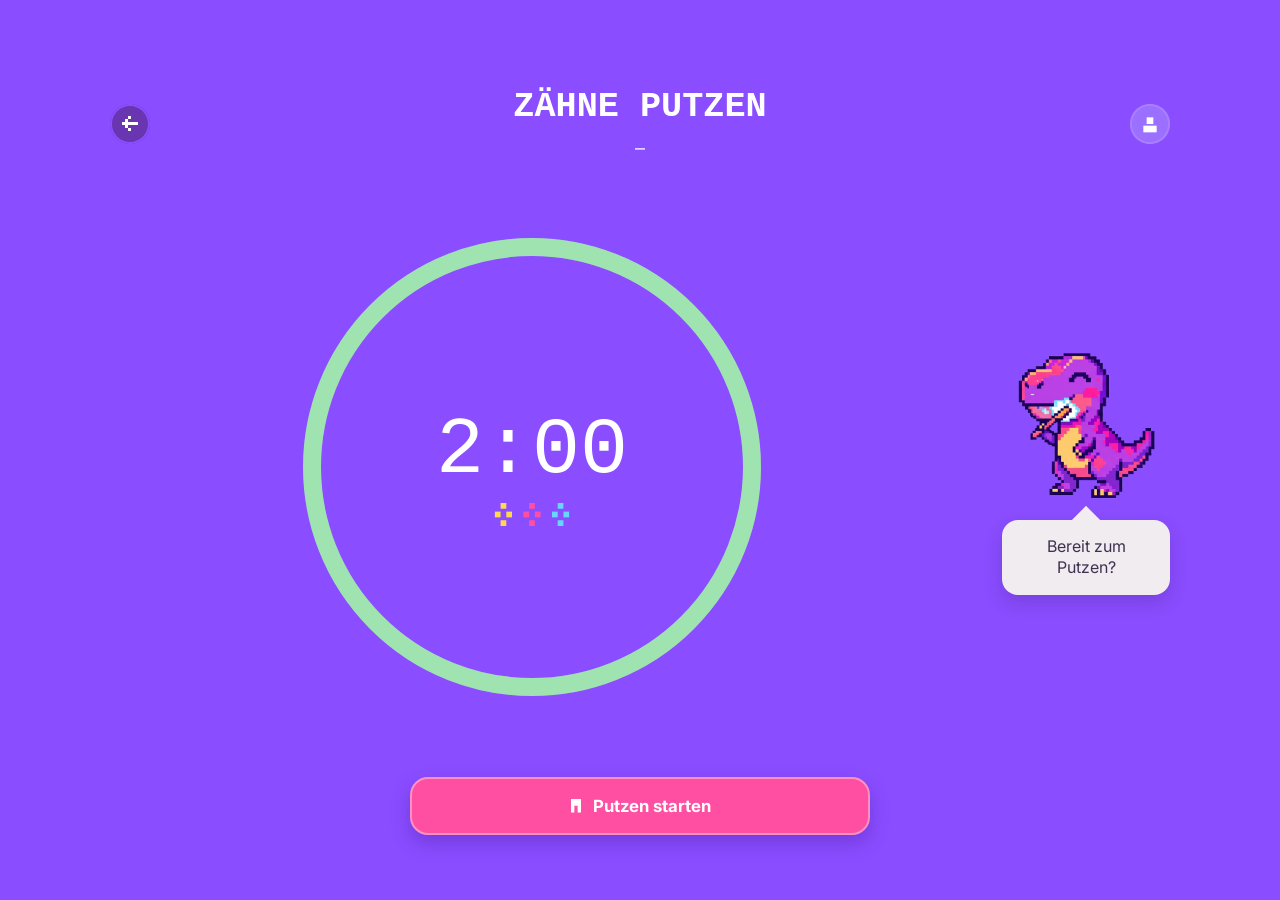
==== index.html @ b0f12b4f "reorder changes update html.index" ====
<!DOCTYPE html>
<html lang="de">
  <head>
    <meta charset="UTF-8" />
    <meta name="viewport" content="width=device-width, initial-scale=1.0" />
    <title>Zähne putzen</title>
    <link rel="preconnect" href="https://fonts.googleapis.com" />
    <link rel="preconnect" href="https://fonts.gstatic.com" crossorigin />
    <link href="https://fonts.googleapis.com/css2?family=Cousine:ital,wght@0,400;0,700;1,400;1,700&family=Inter:ital,opsz,wght@0,14..32,100..900;1,14..32,100..900&display=swap" rel="stylesheet" />
    <link rel="stylesheet" href="css/style.css" />
  </head>
  <body>
    <main class="page-wrapper page-wrapper-brushing">
      <section class="login-wrapper brushing-wrapper">

        <header class="brushing-header-wrapper">
          <button onclick="history.back()" class="back-button" aria-label="Zurück">
            <img src="img/back_button.svg" alt="Zurück" />
          </button>
          <div class="brushing-title-wrapper">
            <h1 class="title-wrapper">ZÄHNE PUTZEN</h1>
            <p class="brushing-name" id="activeProfileName">–</p>
          </div>
          <a href="protected.html" class="circle-button-icon" aria-label="Profil">
            <img src="img/profile_button.svg" alt="" />
          </a>
        </header>

        <div class="brushing-stage-wrapper">

          <!-- Timer -->
          <section class="timer-wrapper" aria-label="Timer">
            <div class="ring-timer">
              <svg class="ring-svg" viewBox="0 0 500 500">
                <circle class="ring-track"    cx="250" cy="250" r="220"/>
                <circle class="ring-progress" id="ring-progress" cx="250" cy="250" r="220"/>
              </svg>
              <div class="ring-center">
                <p class="ring-time" id="ring-time">2:00</p>
                <div class="intro-dots-wrapper" aria-hidden="true">
                  <img src="img/coloured_rectangles.svg" alt="" class="intro-dots" />
                </div>
              </div>
            </div>
          </section>

          <!-- Charakter -->
          <div class="brushing-character-wrapper">
            <div class="intro-image-wrapper brushing-image-wrapper">
              <img src="img/eddy.png" alt="Eddy beim Zähneputzen" class="intro-image brushing-image" loading="lazy" />
            </div>
            <section class="speech-bubble-wrapper">
              <p class="speech-bubble-text" id="speech-text">Bereit zum Putzen?</p>
            </section>
          </div>

        </div>

        <!-- Aktionsbuttons -->
        <div class="intro-actions-wrapper brushing-actions-wrapper">

          <div class="button-wrapper" id="btn-start-wrapper">
            <button type="button" class="intro-button intro-button-primary" onclick="startBrushing()">
              <img src="img/zahn_white.svg" alt="" class="button-icon-image" />
              <span>Putzen starten</span>
            </button>
          </div>

          <div style="display:none; justify-content:center;" id="badge-row">
            <span class="sensor-badge waiting" id="sensor-badge">
              <span class="sensor-dot"></span>
              <span id="sensor-label">Warte auf Sensor…</span>
            </span>
          </div>

          <div class="button-wrapper" id="btn-cancel-wrapper" style="display: none">
            <button type="button" class="intro-button intro-button-secondary" onclick="openModal()">
              <img src="img/dot_yellow.svg" alt="" class="button-icon-image" />
              <span>Abbrechen</span>
            </button>
          </div>

        </div>
      </section>
    </main>

    <!-- Modal -->
    <div id="cancel-modal">
      <div class="modal-box">
        <button class="modal-close" onclick="closeModal()">✕</button>
        <h2 class="modal-title">Putzen abbrechen?</h2>
        <p class="modal-text">
          Bist du sicher, dass du aufhören möchtest? Dein Fortschritt wird
          gespeichert, aber nicht als abgeschlossen markiert.
        </p>
        <div class="modal-buttons">
          <button class="modal-btn-primary" onclick="closeModal()">Weiter putzen</button>
          <button class="modal-btn-secondary" onclick="confirmCancel()">Ja, abbrechen</button>
        </div>
      </div>
    </div>

    <script src="js/auth.js"></script>
    <script src="js/logout.js"></script>

    <script>
      // ── Profilname laden ─────────────────────────────────────────
      (async function loadProfileName() {
        try {
          const res  = await fetch('api/get-active-profile.php');
          const data = await res.json();
          if (data.name) {
            document.getElementById('activeProfileName').textContent = data.name;
          }
        } catch (e) {
          console.warn('Profilname konnte nicht geladen werden:', e);
        }
      })();

      const speechText    = document.getElementById('speech-text');
      const btnStartWrap  = document.getElementById('btn-start-wrapper');
      const badgeRow      = document.getElementById('badge-row');
      const sensorBadge   = document.getElementById('sensor-badge');
      const sensorLabel   = document.getElementById('sensor-label');
      const btnCancelWrap = document.getElementById('btn-cancel-wrapper');
      const ringProgress  = document.getElementById('ring-progress');
      const ringTime      = document.getElementById('ring-time');

      // ── Timer-Setup ──────────────────────────────────────────────
      const TOTAL = 120;
      const CIRC  = 2 * Math.PI * 220;
      ringProgress.style.strokeDasharray  = CIRC;
      ringProgress.style.strokeDashoffset = 0;

      let appState      = 'idle';
      let pollInterval  = null;
      let timerInterval = null;
      let lastValue     = null;
      let noDataStreak  = 0;
      let elapsed       = 0;
      const PAUSE_AFTER = 3;

      // ── Ring ─────────────────────────────────────────────────────
      function updateRing() {
        const remaining = TOTAL - elapsed;
        const mins = Math.floor(remaining / 60);
        const secs = remaining % 60;
        ringTime.textContent = `${mins}:${secs.toString().padStart(2,'0')}`;
        ringProgress.style.strokeDashoffset = CIRC * (elapsed / TOTAL);
        if (remaining <= 0) finish();
      }

      // ── Sensor Polling ───────────────────────────────────────────
      async function pollSensor() {
        try {
          const res = await fetch("api/sensor-status.php", { cache: "no-store" });
          if (!res.ok) { noDataStreak++; checkInactive(); return; }
          const data = await res.json();
          const val = data.wert ?? data.value ?? JSON.stringify(data);
          if (val !== lastValue) {
            lastValue = val; noDataStreak = 0; onSensorActive();
          } else { noDataStreak++; checkInactive(); }
        } catch { noDataStreak++; checkInactive(); }
      }

      function checkInactive()    { if (noDataStreak >= PAUSE_AFTER) onSensorInactive(); }
      function onSensorActive()   { if (appState === "waiting") startTimer(); else if (appState === "paused") resumeTimer(); }
      function onSensorInactive() { if (appState === "running") pauseTimer(); }

      // ── App-Zustände ─────────────────────────────────────────────
      function startBrushing() {
        appState     = "waiting";
        lastSensorId = null;
        noDataStreak = 0;
        btnStartWrap.style.display  = "none";
        badgeRow.style.display      = "flex";
        btnCancelWrap.style.display = "grid";
        setBadge("waiting", "Warte auf Sensor…");
        speechText.textContent = "Los geht's!";
        pollInterval = setInterval(pollSensor, 800);
      }

      function startTimer() {
        appState = "running";
        setBadge("active", "Sensor aktiv");
        speechText.textContent = "Weiter so! 💪";
        timerInterval = setInterval(() => { elapsed++; updateRing(); }, 1000);
      }

      function pauseTimer() {
        appState = 'paused';
        clearInterval(timerInterval);
        setBadge('paused', 'Unterbrochen…');
        speechText.textContent = 'Weitermachen!';
      }

      function resumeTimer() {
        appState = "running";
        setBadge("active", "Sensor aktiv");
        speechText.textContent = "Weiter so! 💪";
        timerInterval = setInterval(() => { elapsed++; updateRing(); }, 1000);
      }

      function cancelBrushing() {
        appState = "idle";
        clearInterval(pollInterval);
        clearInterval(timerInterval);
        pollInterval  = null;
        timerInterval = null;
        elapsed      = 0;
        lastSensorId = null;
        noDataStreak = 0;
        updateRing();
        btnStartWrap.style.display  = "grid";
        badgeRow.style.display      = "none";
        btnCancelWrap.style.display = "none";
        setBadge("waiting", "Warte auf Sensor…");
        speechText.textContent = "Bereit zum Putzen?";
      }

      function finish() {
        clearInterval(pollInterval); clearInterval(timerInterval);
        window.location.href = 'success.html';
      }

      function setBadge(type, label) {
        sensorBadge.className   = "sensor-badge " + type;
        sensorLabel.textContent = label;
      }

      // ── Modal ────────────────────────────────────────────────────
      function openModal() {
        document.getElementById("cancel-modal").style.display = "flex";
      }
      function closeModal() {
        document.getElementById("cancel-modal").style.display = "none";
      }
      function confirmCancel() {
        closeModal();
        cancelBrushing();
      }
      document.getElementById("cancel-modal").addEventListener("click", function (e) {
        if (e.target === this) closeModal();
      });
    </script>

    <!-- DEBUG PANEL – danach entfernen
    <div id="debug-panel" style="
      position:fixed; bottom:0; left:0; right:0;
      background:#000; color:#0f0; font:12px/1.4 monospace;
      padding:8px 12px; z-index:9999; max-height:40vh; overflow-y:auto;
      border-top:2px solid #0f0;
    ">
      <strong>🐛 DEBUG</strong>
      <div id="debug-log"></div>
    </div>
    <script>
      function dbg(msg) {
        const el = document.getElementById("debug-log");
        const t  = new Date().toISOString().slice(11, 19);
        el.innerHTML = `<div>[${t}] ${msg}</div>` + el.innerHTML;
        const lines = el.querySelectorAll("div");
        if (lines.length > 30) lines[lines.length - 1].remove();
      }
      // Überschreibe pollSensor mit Debug-Version
      // pollSensor = async function() {
      //   try {
      //     const res  = await fetch('api/sensor-status.php', { cache: 'no-store' });
      //     const text = await res.text();
      //     let data;
      //     try { data = JSON.parse(text); } catch(e) { dbg('❌ JSON parse error: ' + text); return; }
      //     dbg(`fetch OK | id=${data.id} wert=${data.wert} lastSensorId=${lastSensorId} streak=${noDataStreak}`);
      //     if (data.id !== null && data.id !== lastSensorId) {
      //       lastSensorId = data.id;
      //       noDataStreak = 0;
      //       dbg('✅ SENSOR AKTIV → onSensorActive()');
      //       onSensorActive();
      //     } else {
      //       noDataStreak++;
      //       dbg(`⏸ keine neue id → streak=${noDataStreak}`);
      //       checkInactive();
      //     }
      //   } catch(e) {
      //     noDataStreak++;
      //     dbg('💥 fetch error: ' + e.message);
      //     checkInactive();
      //   }
      // };
    </script>
    -->

  </body>
</html>
---- css/style.css ----
/* style.css */

:root {
  --color-background: #8a4dff;
  --color-card: rgba(255, 255, 255, 0.16);
  --color-card-border: rgba(255, 255, 255, 0.18);
  --color-input-fill: #9b6fff;
  --color-input-border: #a97eff;
  --color-button-fill: #ff4fa3;
  --color-button-border: #ff8fc0;
  --color-button-secondary: #6f35c9;
  --color-circle-dark: rgba(78, 31, 148, 0.55);
  --color-circle-light: rgba(255, 255, 255, 0.18);
  --color-timer-ring: rgba(180, 145, 255, 0.45);
  --color-timer-accent: #9fe3b0;
  --color-bubble: #f0ecef;
  --color-bubble-text: #3f3151;
  --color-text: #ffffff;
  --color-text-soft: rgba(255, 255, 255, 0.8);
  --color-placeholder: rgba(255, 255, 255, 0.65);
  --color-shadow: rgba(71, 28, 156, 0.35);
  --color-dot-yellow: #ffd84f;
  --color-dot-peach: #ffb38a;
  --color-dot-pink: #ff5aa5;
  --color-dot-blue: #78d9ff;

  --radius-large: 18px;
  --radius-xl: 20px;
  --radius-full: 999px;

  --space-2xs: 0.5rem;
  --space-xs: 0.75rem;
  --space-sm: 1rem;
  --space-md: 1.5rem;
  --space-lg: 2.25rem;
  --space-xl: 3rem;

  --content-width: 345px;
  --content-width-web: 1060px;

  --page-padding-x: 16px;
  --page-padding-top: 48px;
  --page-padding-bottom: 40px;

  --title-size: 2rem;
  --label-size: 1rem;
  --input-size: 1rem;
  --button-size: 1rem;
  --link-size: 1rem;
  --card-title-size: 1.1rem;
  --card-text-size: 1rem;

  --zahn-size: 18px;
  --intro-image-width: 190px;
  --timer-size: 300px;

  --circle-button-size: 40px;
  --circle-button-icon-size: 40px;
}

/* ── Reset ── */
*, *::before, *::after { box-sizing: border-box; margin: 0; padding: 0; }
html, body { min-height: 100%; }
body { font-family: "Inter", sans-serif; background-color: var(--color-background); color: var(--color-text); }
img { display: block; max-width: 100%; }
a { color: inherit; text-decoration: none; }
button { font: inherit; border: none; background: none; cursor: pointer; }

/* ── Layout ── */
.page-wrapper {
  min-height: 100vh;
  display: grid;
  grid-template-columns: minmax(0, 1fr);
  justify-items: center;
  align-content: start;
  padding: var(--page-padding-top) var(--page-padding-x) var(--page-padding-bottom);
}

.login-wrapper {
  width: 100%;
  max-width: var(--content-width);
  display: grid;
  grid-template-columns: 1fr;
  row-gap: var(--space-lg);
}

/* ── Typography ── */
.title-wrapper {
  font-family: "Cousine", monospace;
  font-size: var(--title-size);
  font-weight: 700;
  line-height: 1.1;
  text-transform: uppercase;
}

.zahn { width: var(--zahn-size); height: var(--zahn-size); object-fit: contain; }

/* ── Introduction ── */
.intro-header-wrapper { display: grid; justify-items: center; row-gap: var(--space-xs); }
.intro-heading-wrapper { display: grid; grid-template-columns: auto 1fr auto; width: 100%; max-width: 250px; }
.intro-heading-wrapper .title-wrapper { text-align: center; font-size: 1.7rem; }
.intro-dots-wrapper { display: grid; justify-items: center; align-items: center; }
.intro-dots { width: 80px; height: auto; }
.intro-dot { width: 14px; height: 14px; transform: rotate(45deg); }
.intro-dot-yellow { background-color: var(--color-dot-yellow); }
.intro-dot-peach  { background-color: var(--color-dot-peach); }
.intro-dot-pink   { background-color: var(--color-dot-pink); }
.intro-dot-blue   { background-color: var(--color-dot-blue); }

.intro-image-wrapper { display: grid; justify-items: center; margin-top: var(--space-sm); margin-bottom: var(--space-sm); }
.intro-image { width: var(--intro-image-width); height: auto; object-fit: contain; }

.intro-card-wrapper {
  display: grid; row-gap: var(--space-sm); padding: 28px 20px 24px;
  border: 2px solid var(--color-card-border); border-radius: var(--radius-xl);
  background-color: var(--color-card); text-align: center;
}
.intro-card-title { font-size: var(--card-title-size); font-weight: 700; line-height: 1.35; }
.intro-card-text  { color: var(--color-text-soft); font-size: var(--card-text-size); line-height: 1.5; }

.intro-actions-wrapper { display: grid; grid-template-columns: 1fr; row-gap: var(--space-sm); margin-top: var(--space-sm); }

.intro-button {
  width: 100%; min-height: 58px;
  display: grid; grid-auto-flow: column; justify-content: center; align-items: center; gap: 10px;
  padding: var(--space-sm); border-radius: var(--radius-large);
  font-size: var(--button-size); font-weight: 700; box-shadow: 0 8px 18px var(--color-shadow);
}
.intro-button-primary   { background-color: var(--color-button-fill); border: 2px solid var(--color-button-border); color: var(--color-text); }
.intro-button-secondary { background-color: var(--color-button-secondary); border: 2px solid transparent; color: var(--color-text); }

/* ── Login / Register ── */
.form-wrapper  { display: grid; grid-template-columns: 1fr; row-gap: var(--space-lg); }
.input-wrapper { display: grid; grid-template-columns: 1fr; row-gap: var(--space-2xs); }
.input-wrapper label { font-size: var(--label-size); font-weight: 600; }
.input-wrapper input {
  width: 100%; min-height: 56px; padding: var(--space-sm);
  border: 2px solid var(--color-input-border); border-radius: var(--radius-large);
  background-color: var(--color-input-fill); color: var(--color-text);
  font-size: var(--input-size); outline: none;
}
.input-wrapper input::placeholder { color: var(--color-placeholder); }
.input-wrapper input:focus { border-color: var(--color-text); }

.button-wrapper { display: grid; grid-template-columns: 1fr; }
.button-wrapper button {
  width: 100%; min-height: 58px; padding: var(--space-sm);
  border: 2px solid var(--color-button-border); border-radius: var(--radius-large);
  background-color: var(--color-button-fill); color: var(--color-text);
  font-size: var(--button-size); font-weight: 700; box-shadow: 0 8px 18px var(--color-shadow);
}
.button-wrapper button:active, .intro-button:active { transform: translateY(1px); }

.register-wrapper { text-align: center; color: var(--color-text-soft); font-size: var(--link-size); font-weight: 600; }
.register-wrapper a:hover { text-decoration: underline; }

/* ── Choose Profile ── */
.choose-profile-wrapper { align-items: center; text-align: center; row-gap: var(--space-lg); padding-top: var(--space-xl); }
.choose-profile-header { display: grid; row-gap: var(--space-2xs); }
.choose-profile-header .title-wrapper { font-family: "Inter", sans-serif; font-size: 2.2rem; font-weight: 700; line-height: 1.2; text-transform: none; }
.choose-profile-subtitle { color: var(--color-text-soft); font-size: 1rem; }
.profile-grid { display: flex; flex-wrap: wrap; justify-content: center; gap: var(--space-md); width: 100%; }
.profile-card { display: grid; justify-items: center; row-gap: var(--space-xs); background: none; border: none; cursor: pointer; padding: 0; color: var(--color-text); flex: 0 0 calc(25% - var(--space-md)); min-width: 130px; max-width: 160px; }
@media (max-width: 600px) { .profile-card { flex: 0 0 calc(33.333% - var(--space-md)); } }
@media (max-width: 420px) { .profile-card { flex: 0 0 calc(50% - var(--space-md)); } }
.profile-card:active .profile-avatar { transform: scale(0.95); }
.profile-avatar { width: 100%; max-width: 130px; aspect-ratio: 1/1; border-radius: 20px; border: 4px solid transparent; overflow: hidden; transition: transform 0.15s ease; background-color: var(--color-circle-dark); }
.profile-avatar img { width: 100%; height: 100%; object-fit: cover; }
.profile-avatar--pink   { border-color: #ff4fa3; }
.profile-avatar--yellow { border-color: #ffd84f; }
.profile-avatar--teal   { border-color: #4cd9c4; }
.profile-avatar--add    { background-color: #7b3fd4; border-color: transparent; display: grid; place-items: center; }
.profile-avatar--add img { width: 40px; height: 40px; object-fit: contain; }
.profile-card--add { cursor: default; opacity: 0.85; }
.profile-name { font-size: 1rem; font-weight: 600; line-height: 1.3; text-align: center; }
.choose-profile-actions { display: grid; grid-template-columns: 1fr; row-gap: var(--space-sm); width: 100%; }
.choose-profile-actions .intro-button { background-color: transparent; border: 2px solid rgba(255,255,255,0.3); font-size: 0.95rem; font-weight: 600; min-height: 50px; border-radius: var(--radius-full); display: grid; place-items: center; }

/* ── Generate Profile ── */
.gen-profile-wrapper {
  row-gap: var(--space-lg);
  padding-top: var(--space-sm);
}

.gen-profile-header {
  display: grid;
  grid-template-columns: var(--circle-button-size) 1fr;
  align-items: start;
  column-gap: var(--space-sm);
}

.gen-profile-title {
  font-family: "Inter", sans-serif;
  font-size: 2.2rem;
  font-weight: 700;
  line-height: 1.15;
  text-transform: none;
  text-align: center;
  padding-right: var(--circle-button-size);
}

/* Avatar */
.gen-avatar-wrapper {
  display: grid;
  justify-items: center;
  row-gap: var(--space-xs);
}

.gen-avatar-img-box {
  position: relative;
  width: 150px;
  height: 150px;
}

.gen-avatar-img {
  width: 150px;
  height: 150px;
  border-radius: var(--radius-xl);
  object-fit: cover;
  border: 3px solid #ff8fc0;
  display: block;
}

.gen-avatar-edit-btn {
  position: absolute;
  bottom: -8px;
  right: -8px;
  width: 44px;
  height: 44px;
  border-radius: 50%;
  background: #ff4fa3;
  color: #fff;
  display: grid;
  place-items: center;
  box-shadow: 0 4px 14px rgba(0,0,0,0.3);
  border: none;
  cursor: pointer;
  transition: transform 0.15s ease;
}
.gen-avatar-edit-btn:active { transform: scale(0.93); }

.gen-avatar-label {
  color: var(--color-text-soft);
  font-size: 0.9rem;
  font-weight: 600;
  margin-top: var(--space-2xs);
}

/* Form card */
.gen-form-card {
  width: 100%;
  background: var(--color-card);
  border: 1px solid var(--color-card-border);
  border-radius: var(--radius-xl);
  padding: 24px 20px 28px;
  display: grid;
  row-gap: var(--space-md);
}

/* Input with info icon */
.gen-input-icon-wrapper {
  position: relative;
  display: grid;
}
.gen-input-icon-wrapper input {
  padding-right: 52px;
}

.gen-info-btn {
  position: absolute;
  right: 12px;
  top: 50%;
  transform: translateY(-50%);
  width: 34px;
  height: 34px;
  border-radius: 8px;
  background: rgba(255,255,255,0.18);
  border: none;
  display: grid;
  place-items: center;
  color: var(--color-text);
  cursor: pointer;
  transition: background 0.15s ease;
}
.gen-info-btn:hover { background: rgba(255,255,255,0.28); }

.gen-info-text {
  color: var(--color-text-soft);
  font-size: 0.85rem;
  line-height: 1.5;
  margin-top: var(--space-2xs);
}

/* Submit button — pill shape */
.gen-submit-btn {
  border-radius: var(--radius-full) !important;
  min-height: 62px !important;
  font-size: 1.05rem !important;
}

/* ── Brushing Page ── */
.page-wrapper-brushing { padding-top: var(--page-padding-top); }

.brushing-wrapper { display: grid; grid-template-columns: 1fr; row-gap: var(--space-md); }

.brushing-header-wrapper {
  display: grid;
  grid-template-columns: var(--circle-button-size) 1fr var(--circle-button-size);
  align-items: center;
  column-gap: var(--space-sm);
}

.brushing-title-wrapper { display: grid; justify-items: center; row-gap: var(--space-2xs); text-align: center; }
.brushing-title-wrapper .title-wrapper { font-size: 1.95rem; }
.brushing-name { color: var(--color-text-soft); font-size: 1.25rem; line-height: 1.3; }

.circle-button { width: var(--circle-button-size); height: var(--circle-button-size); min-width: var(--circle-button-size); min-height: var(--circle-button-size); display: grid; place-items: center; border-radius: 50%; background-color: var(--color-circle-dark); box-shadow: 0 6px 14px var(--color-shadow); }
.circle-button-light { background-color: var(--color-circle-light); }
.circle-button-icon  { width: var(--circle-button-icon-size); height: var(--circle-button-icon-size); object-fit: contain; }

.brushing-stage-wrapper { display: grid; grid-template-columns: 1fr; row-gap: var(--space-lg); justify-items: center; align-items: center; }

.timer-wrapper { display: grid; justify-items: center; width: 100%; }

.brushing-character-wrapper { display: grid; justify-items: center; row-gap: var(--space-sm); }
.brushing-image-wrapper { margin: 0; }
.brushing-image { width: 145px; }

.speech-bubble-wrapper {
  width: 100%; max-width: 220px; justify-self: center; position: relative;
  padding: 18px 20px; border-radius: 16px; background-color: var(--color-bubble);
  box-shadow: 0 8px 18px rgba(49,25,93,0.2); text-align: center;
}
.speech-bubble-wrapper::before {
  content: ""; position: absolute; top: -10px; left: 50%;
  width: 20px; height: 20px; background-color: var(--color-bubble);
  transform: translateX(-50%) rotate(45deg);
}
.speech-bubble-text { color: var(--color-bubble-text); font-size: 1.1rem; line-height: 1.35; }

.brushing-actions-wrapper { display: grid; grid-template-columns: 1fr; row-gap: var(--space-sm); }
.button-icon-image { width: 14px; height: 14px; object-fit: contain; }
.navigation { display: none; }

/* ── Ring Timer ── */
.ring-timer {
  position: relative;
  width: min(var(--timer-size), 100%);
  aspect-ratio: 1;
}
.ring-svg {
  width: 100%; height: 100%;
  transform: rotate(-90deg);
}
.ring-track {
  fill: none;
  stroke: rgba(180, 145, 255, 0.35);
  stroke-width: 18;
}
.ring-progress {
  fill: none;
  stroke: #9fe3b0;
  stroke-width: 18;
  stroke-linecap: round;
  transition: stroke-dashoffset 0.9s ease;
}
.ring-center {
  position: absolute; inset: 0;
  display: flex;
  flex-direction: column;
  align-items: center;
  justify-content: center;
  gap: var(--space-xs);
}

.ring-time {
  font-family: "Cousine", monospace;
  font-size: clamp(2.8rem, 15vw, 5rem);
  font-weight: 500; line-height: 1;
  color: var(--color-text);
}

/* ── Sensor Badge ── */
.sensor-badge {
  display: inline-flex; align-items: center; gap: 8px;
  padding: 6px 16px; border-radius: var(--radius-full);
  font-size: .85rem; font-weight: 700;
  background: rgba(255,255,255,.15);
  border: 1px solid rgba(255,255,255,.22);
}
.sensor-dot { width: 8px; height: 8px; border-radius: 50%; flex-shrink: 0; }
.sensor-badge.active .sensor-dot {
  background: var(--color-timer-accent);
  box-shadow: 0 0 0 3px rgba(159,227,176,.35);
  animation: blink-dot 1s ease-in-out infinite;
}
.sensor-badge.waiting .sensor-dot { background: var(--color-dot-yellow); }
.sensor-badge.paused  .sensor-dot { background: var(--color-dot-peach); }

@keyframes blink-dot {
  0%,100% { opacity:1; } 50% { opacity:.3; }
}

/* ── Cancel Modal ── */
#cancel-modal {
  display: none;
  position: fixed;
  inset: 0;
  z-index: 1000;
  background: rgba(0, 0, 0, 0.5);
  align-items: center;
  justify-content: center;
}

.modal-box {
  background:  #A97EFF;
  border-radius: 16px;
  padding: 28px 24px 24px;
  max-width: 340px;
  width: 90%;
  position: relative;
  box-shadow: 0 8px 32px rgba(0, 0, 0, 0.2);
}

.modal-close {
  position: absolute;
  top: 14px;
  right: 16px;
  background: none;
  border: none;
  font-size: 20px;
  cursor: pointer;
  color: #888;
  line-height: 1;
}

.modal-title {
  margin: 0 0 12px;
  font-size: 1.25rem;
}

.modal-text {
  margin: 0 0 24px;
  color: #555;
  font-size: 0.95rem;
  line-height: 1.5;
}

.modal-buttons {
  display: flex;
  flex-direction: column;
  gap: 10px;
}

.modal-btn-primary {
  padding: 12px;
  border-radius: 10px;
  border: none;
  background: #01696f;
  color: white;
  font-size: 1rem;
  font-weight: 700;
  cursor: pointer;
}

.modal-btn-secondary {
  padding: 12px;
  border-radius: 10px;
  border: 2px solid #ccc;
  background: transparent;
  font-size: 1rem;
  color: #666;
  cursor: pointer;
}

/* ── Responsive ── */
@media (min-width: 480px) {
  :root {
    --content-width: 360px;
    --title-size: 2.1rem;
    --intro-image-width: 205px;
    --timer-size: 340px;
  }
  .intro-heading-wrapper { max-width: 265px; }
}

@media (min-width: 768px) {
  :root {
    --content-width: 440px;
    --page-padding-top: 80px;
    --title-size: 2.2rem;
    --label-size: 1.05rem;
    --input-size: 1.05rem;
    --button-size: 1.05rem;
    --link-size: 1.05rem;
    --card-title-size: 1.3rem;
    --card-text-size: 1.05rem;
    --zahn-size: 20px;
    --intro-image-width: 220px;
    --timer-size: 420px;
  }
  .intro-heading-wrapper { max-width: 290px; }
  .intro-heading-wrapper .title-wrapper { font-size: 1.95rem; }
  .intro-card-wrapper { padding: 32px 28px 28px; }
  .brushing-title-wrapper .title-wrapper { font-size: 2.2rem; }
  .brushing-image { width: 165px; }
}

@media (min-width: 900px) {
  .page-wrapper-brushing { padding-top: 88px; padding-bottom: 64px; }

  .brushing-wrapper { max-width: var(--content-width-web); row-gap: 56px; }

  .brushing-stage-wrapper {
    grid-template-columns: 1fr auto;
    align-items: center;
    column-gap: 48px;
    width: 100%;
    justify-self: center;
  }

  .timer-wrapper    { justify-self: end; align-self: center; }

  .brushing-character-wrapper { justify-self: start; align-self: center; row-gap: 12px; }
  .speech-bubble-wrapper { max-width: 168px; padding: 16px 18px; }
  .speech-bubble-text { font-size: 1rem; }

  .brushing-actions-wrapper { width: 100%; max-width: 460px; justify-self: center; margin-top: 0; }
  .intro-button { min-height: 48px; font-size: 0.95rem; }
}

@media (min-width: 1024px) {
  :root {
    --content-width: 480px;
    --page-padding-x: 32px;
    --title-size: 2.4rem;
    --zahn-size: 22px;
    --intro-image-width: 235px;
    --timer-size: 500px;
  }
}

@media (min-width: 1440px) {
  :root {
    --content-width: 520px;
    --title-size: 2.6rem;
    --zahn-size: 24px;
    --intro-image-width: 250px;
  }
}
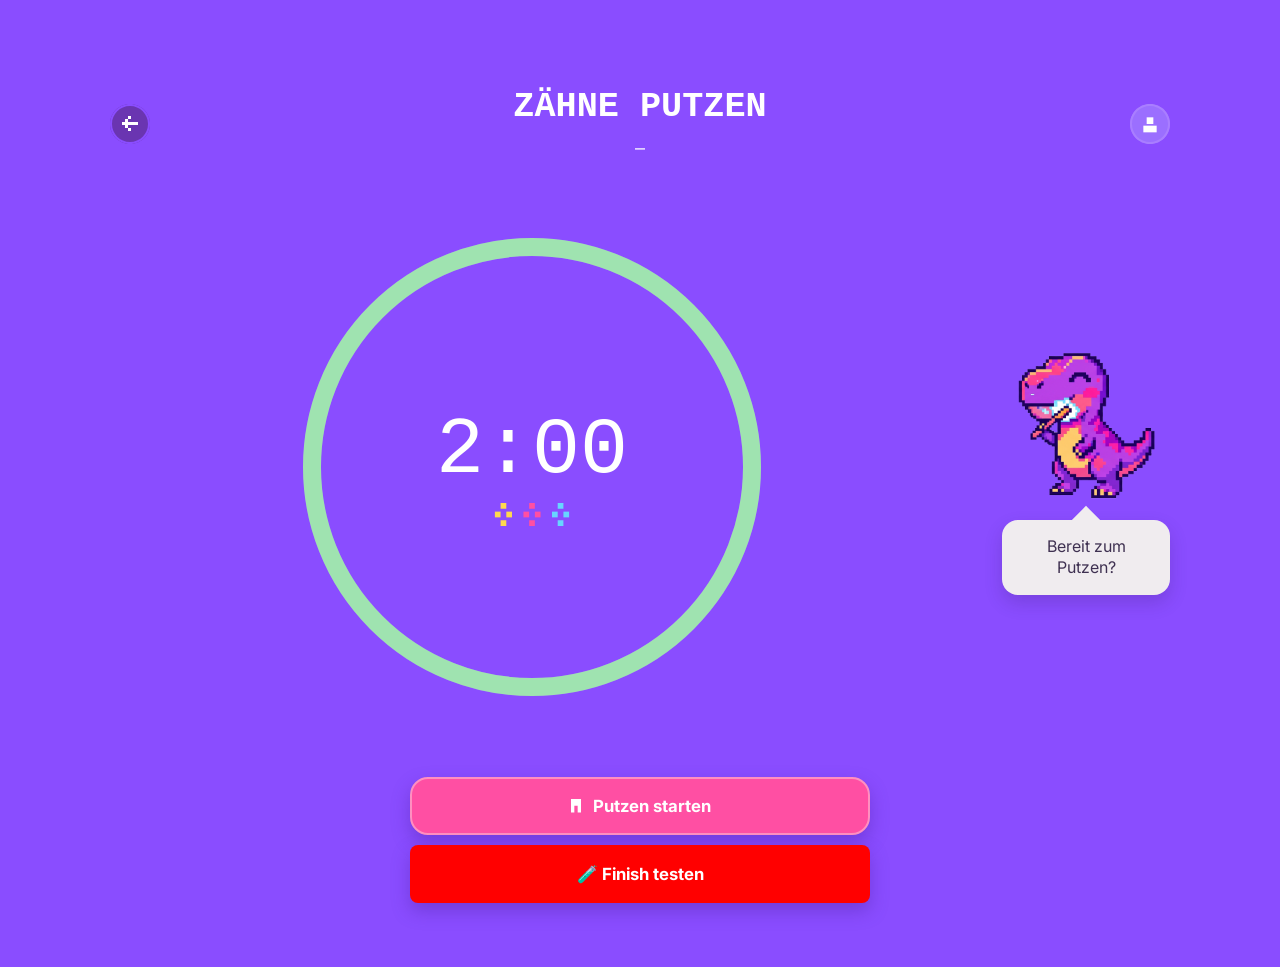
==== commit fea26e55: "test_sucess-button" ====
--- a/index.html
+++ b/index.html
@@ -1,4 +1,4 @@
-<!DOCTYPE html>
+<!doctype html>
 <html lang="de">
   <head>
     <meta charset="UTF-8" />
@@ -6,39 +6,58 @@
     <title>Zähne putzen</title>
     <link rel="preconnect" href="https://fonts.googleapis.com" />
     <link rel="preconnect" href="https://fonts.gstatic.com" crossorigin />
-    <link href="https://fonts.googleapis.com/css2?family=Cousine:ital,wght@0,400;0,700;1,400;1,700&family=Inter:ital,opsz,wght@0,14..32,100..900;1,14..32,100..900&display=swap" rel="stylesheet" />
+    <link
+      href="https://fonts.googleapis.com/css2?family=Cousine:ital,wght@0,400;0,700;1,400;1,700&family=Inter:ital,opsz,wght@0,14..32,100..900;1,14..32,100..900&display=swap"
+      rel="stylesheet"
+    />
     <link rel="stylesheet" href="css/style.css" />
   </head>
   <body>
     <main class="page-wrapper page-wrapper-brushing">
       <section class="login-wrapper brushing-wrapper">
-
         <header class="brushing-header-wrapper">
-          <button onclick="history.back()" class="back-button" aria-label="Zurück">
+          <button
+            onclick="history.back()"
+            class="back-button"
+            aria-label="Zurück"
+          >
             <img src="img/back_button.svg" alt="Zurück" />
           </button>
           <div class="brushing-title-wrapper">
             <h1 class="title-wrapper">ZÄHNE PUTZEN</h1>
             <p class="brushing-name" id="activeProfileName">–</p>
           </div>
-          <a href="protected.html" class="circle-button-icon" aria-label="Profil">
+          <a
+            href="protected.html"
+            class="circle-button-icon"
+            aria-label="Profil"
+          >
             <img src="img/profile_button.svg" alt="" />
           </a>
         </header>
 
         <div class="brushing-stage-wrapper">
-
           <!-- Timer -->
           <section class="timer-wrapper" aria-label="Timer">
             <div class="ring-timer">
               <svg class="ring-svg" viewBox="0 0 500 500">
-                <circle class="ring-track"    cx="250" cy="250" r="220"/>
-                <circle class="ring-progress" id="ring-progress" cx="250" cy="250" r="220"/>
+                <circle class="ring-track" cx="250" cy="250" r="220" />
+                <circle
+                  class="ring-progress"
+                  id="ring-progress"
+                  cx="250"
+                  cy="250"
+                  r="220"
+                />
               </svg>
               <div class="ring-center">
                 <p class="ring-time" id="ring-time">2:00</p>
                 <div class="intro-dots-wrapper" aria-hidden="true">
-                  <img src="img/coloured_rectangles.svg" alt="" class="intro-dots" />
+                  <img
+                    src="img/coloured_rectangles.svg"
+                    alt=""
+                    class="intro-dots"
+                  />
                 </div>
               </div>
             </div>
@@ -47,39 +66,74 @@
           <!-- Charakter -->
           <div class="brushing-character-wrapper">
             <div class="intro-image-wrapper brushing-image-wrapper">
-              <img src="img/eddy.png" alt="Eddy beim Zähneputzen" class="intro-image brushing-image" loading="lazy" />
+              <img
+                src="img/eddy.png"
+                alt="Eddy beim Zähneputzen"
+                class="intro-image brushing-image"
+                loading="lazy"
+              />
             </div>
             <section class="speech-bubble-wrapper">
-              <p class="speech-bubble-text" id="speech-text">Bereit zum Putzen?</p>
+              <p class="speech-bubble-text" id="speech-text">
+                Bereit zum Putzen?
+              </p>
             </section>
           </div>
-
         </div>
 
         <!-- Aktionsbuttons -->
         <div class="intro-actions-wrapper brushing-actions-wrapper">
-
           <div class="button-wrapper" id="btn-start-wrapper">
-            <button type="button" class="intro-button intro-button-primary" onclick="startBrushing()">
+            <button
+              type="button"
+              class="intro-button intro-button-primary"
+              onclick="startBrushing()"
+            >
               <img src="img/zahn_white.svg" alt="" class="button-icon-image" />
               <span>Putzen starten</span>
             </button>
+
+            <!-- NUR ZUM TESTEN – danach entfernen -->
+            <button
+              onclick="
+                elapsed = 120;
+                finish();
+              "
+              style="
+                margin-top: 10px;
+                padding: 8px 16px;
+                background: red;
+                color: white;
+                border: none;
+                border-radius: 8px;
+                cursor: pointer;
+              "
+            >
+              🧪 Finish testen
+            </button>
           </div>
 
-          <div style="display:none; justify-content:center;" id="badge-row">
+          <div style="display: none; justify-content: center" id="badge-row">
             <span class="sensor-badge waiting" id="sensor-badge">
               <span class="sensor-dot"></span>
               <span id="sensor-label">Warte auf Sensor…</span>
             </span>
           </div>
 
-          <div class="button-wrapper" id="btn-cancel-wrapper" style="display: none">
-            <button type="button" class="intro-button intro-button-secondary" onclick="openModal()">
+          <div
+            class="button-wrapper"
+            id="btn-cancel-wrapper"
+            style="display: none"
+          >
+            <button
+              type="button"
+              class="intro-button intro-button-secondary"
+              onclick="openModal()"
+            >
               <img src="img/dot_yellow.svg" alt="" class="button-icon-image" />
               <span>Abbrechen</span>
             </button>
           </div>
-
         </div>
       </section>
     </main>
@@ -94,8 +148,12 @@
           gespeichert, aber nicht als abgeschlossen markiert.
         </p>
         <div class="modal-buttons">
-          <button class="modal-btn-primary" onclick="closeModal()">Weiter putzen</button>
-          <button class="modal-btn-secondary" onclick="confirmCancel()">Ja, abbrechen</button>
+          <button class="modal-btn-primary" onclick="closeModal()">
+            Weiter putzen
+          </button>
+          <button class="modal-btn-secondary" onclick="confirmCancel()">
+            Ja, abbrechen
+          </button>
         </div>
       </div>
     </div>
@@ -104,79 +162,142 @@
     <script src="js/logout.js"></script>
 
     <script>
-      // ── Profilname laden ─────────────────────────────────────────
+      // ── Profilname + ID laden ────────────────────────────────────
+      let activeKinderId = null;
+
       (async function loadProfileName() {
         try {
-          const res  = await fetch('api/get-active-profile.php');
+          const res = await fetch("api/get-active-profile.php");
           const data = await res.json();
           if (data.name) {
-            document.getElementById('activeProfileName').textContent = data.name;
+            document.getElementById("activeProfileName").textContent =
+              data.name;
+          }
+          if (data.id) {
+            activeKinderId = data.id;
           }
         } catch (e) {
-          console.warn('Profilname konnte nicht geladen werden:', e);
+          console.warn("Profilname konnte nicht geladen werden:", e);
         }
       })();
 
-      const speechText    = document.getElementById('speech-text');
-      const btnStartWrap  = document.getElementById('btn-start-wrapper');
-      const badgeRow      = document.getElementById('badge-row');
-      const sensorBadge   = document.getElementById('sensor-badge');
-      const sensorLabel   = document.getElementById('sensor-label');
-      const btnCancelWrap = document.getElementById('btn-cancel-wrapper');
-      const ringProgress  = document.getElementById('ring-progress');
-      const ringTime      = document.getElementById('ring-time');
+      // ── DOM-Referenzen ───────────────────────────────────────────
+      const speechText = document.getElementById("speech-text");
+      const btnStartWrap = document.getElementById("btn-start-wrapper");
+      const badgeRow = document.getElementById("badge-row");
+      const sensorBadge = document.getElementById("sensor-badge");
+      const sensorLabel = document.getElementById("sensor-label");
+      const btnCancelWrap = document.getElementById("btn-cancel-wrapper");
+      const ringProgress = document.getElementById("ring-progress");
+      const ringTime = document.getElementById("ring-time");
 
       // ── Timer-Setup ──────────────────────────────────────────────
       const TOTAL = 120;
-      const CIRC  = 2 * Math.PI * 220;
-      ringProgress.style.strokeDasharray  = CIRC;
+      const CIRC = 2 * Math.PI * 220;
+      const INACTIVE_TIMEOUT = 6000;
+      ringProgress.style.strokeDasharray = CIRC;
       ringProgress.style.strokeDashoffset = 0;
 
-      let appState      = 'idle';
-      let pollInterval  = null;
+      let appState = "idle";
+      let pollInterval = null;
       let timerInterval = null;
-      let lastValue     = null;
-      let noDataStreak  = 0;
-      let elapsed       = 0;
-      const PAUSE_AFTER = 3;
-
-      // ── Ring ─────────────────────────────────────────────────────
+      let lastSensorId = null;
+      let lastActiveTime = null;
+      let elapsed = 0;
+
+      // ── Ring-Anzeige ─────────────────────────────────────────────
       function updateRing() {
         const remaining = TOTAL - elapsed;
         const mins = Math.floor(remaining / 60);
         const secs = remaining % 60;
-        ringTime.textContent = `${mins}:${secs.toString().padStart(2,'0')}`;
+        ringTime.textContent = `${mins}:${secs.toString().padStart(2, "0")}`;
         ringProgress.style.strokeDashoffset = CIRC * (elapsed / TOTAL);
         if (remaining <= 0) finish();
+      }
+
+      // ── Event speichern ──────────────────────────────────────────
+      async function saveEvent(eventType) {
+        try {
+          const res = await fetch("api/save-event.php", {
+            method: "POST",
+            headers: { "Content-Type": "application/json" },
+            body: JSON.stringify({
+              kinder_id: activeKinderId,
+              event: eventType,
+              dauer: elapsed,
+            }),
+          });
+          const text = await res.text();
+          console.log("saveEvent Response:", res.status, text); // ← DEBUG
+          console.log("Gesendete Daten:", {
+            kinder_id: activeKinderId,
+            event: eventType,
+            dauer: elapsed,
+          }); // ← DEBUG
+        } catch (e) {
+          console.warn("Event konnte nicht gespeichert werden:", e);
+        }
       }
 
       // ── Sensor Polling ───────────────────────────────────────────
       async function pollSensor() {
         try {
-          const res = await fetch("api/sensor-status.php", { cache: "no-store" });
-          if (!res.ok) { noDataStreak++; checkInactive(); return; }
+          const res = await fetch("api/sensor-status.php", {
+            cache: "no-store",
+          });
+          if (!res.ok) {
+            checkInactive();
+            return;
+          }
           const data = await res.json();
-          const val = data.wert ?? data.value ?? JSON.stringify(data);
-          if (val !== lastValue) {
-            lastValue = val; noDataStreak = 0; onSensorActive();
-          } else { noDataStreak++; checkInactive(); }
-        } catch { noDataStreak++; checkInactive(); }
-      }
-
-      function checkInactive()    { if (noDataStreak >= PAUSE_AFTER) onSensorInactive(); }
-      function onSensorActive()   { if (appState === "waiting") startTimer(); else if (appState === "paused") resumeTimer(); }
-      function onSensorInactive() { if (appState === "running") pauseTimer(); }
+          if (data.id !== null && data.id !== lastSensorId) {
+            lastSensorId = data.id;
+            onSensorActive();
+          } else {
+            checkInactive();
+          }
+        } catch {
+          checkInactive();
+        }
+      }
+
+      function checkInactive() {
+        if (lastActiveTime && Date.now() - lastActiveTime > INACTIVE_TIMEOUT) {
+          onSensorInactive();
+        }
+      }
+
+      function onSensorActive() {
+        lastActiveTime = Date.now();
+        if (appState === "waiting") startTimer();
+        else if (appState === "paused") resumeTimer();
+      }
+
+      function onSensorInactive() {
+        if (appState === "running") pauseTimer();
+      }
 
       // ── App-Zustände ─────────────────────────────────────────────
-      function startBrushing() {
-        appState     = "waiting";
-        lastSensorId = null;
-        noDataStreak = 0;
-        btnStartWrap.style.display  = "none";
-        badgeRow.style.display      = "flex";
+      async function startBrushing() {
+        appState = "waiting";
+        lastActiveTime = null;
+        btnStartWrap.style.display = "none";
+        badgeRow.style.display = "flex";
         btnCancelWrap.style.display = "grid";
         setBadge("waiting", "Warte auf Sensor…");
         speechText.textContent = "Los geht's!";
+
+        // Aktuelle ID als Baseline – nur neuere gelten als aktiv
+        try {
+          const res = await fetch("api/sensor-status.php", {
+            cache: "no-store",
+          });
+          const data = await res.json();
+          lastSensorId = data.id;
+        } catch {
+          lastSensorId = null;
+        }
+
         pollInterval = setInterval(pollSensor, 800);
       }
 
@@ -184,47 +305,57 @@
         appState = "running";
         setBadge("active", "Sensor aktiv");
         speechText.textContent = "Weiter so! 💪";
-        timerInterval = setInterval(() => { elapsed++; updateRing(); }, 1000);
+        timerInterval = setInterval(() => {
+          elapsed++;
+          updateRing();
+        }, 1000);
       }
 
       function pauseTimer() {
-        appState = 'paused';
+        appState = "paused";
         clearInterval(timerInterval);
-        setBadge('paused', 'Unterbrochen…');
-        speechText.textContent = 'Weitermachen!';
+        timerInterval = null;
+        setBadge("paused", "Unterbrochen…");
+        speechText.textContent = "Weitermachen!";
       }
 
       function resumeTimer() {
         appState = "running";
         setBadge("active", "Sensor aktiv");
         speechText.textContent = "Weiter so! 💪";
-        timerInterval = setInterval(() => { elapsed++; updateRing(); }, 1000);
-      }
-
-      function cancelBrushing() {
+        timerInterval = setInterval(() => {
+          elapsed++;
+          updateRing();
+        }, 1000);
+      }
+
+      async function cancelBrushing() {
+        await saveEvent("abgebrochen");
         appState = "idle";
         clearInterval(pollInterval);
         clearInterval(timerInterval);
-        pollInterval  = null;
+        pollInterval = null;
         timerInterval = null;
-        elapsed      = 0;
+        elapsed = 0;
         lastSensorId = null;
-        noDataStreak = 0;
+        lastActiveTime = null;
         updateRing();
-        btnStartWrap.style.display  = "grid";
-        badgeRow.style.display      = "none";
+        btnStartWrap.style.display = "grid";
+        badgeRow.style.display = "none";
         btnCancelWrap.style.display = "none";
         setBadge("waiting", "Warte auf Sensor…");
         speechText.textContent = "Bereit zum Putzen?";
       }
 
-      function finish() {
-        clearInterval(pollInterval); clearInterval(timerInterval);
-        window.location.href = 'success.html';
+      async function finish() {
+        await saveEvent("abgeschlossen");
+        clearInterval(pollInterval);
+        clearInterval(timerInterval);
+        window.location.href = "success.html?kid=" + activeKinderId;
       }
 
       function setBadge(type, label) {
-        sensorBadge.className   = "sensor-badge " + type;
+        sensorBadge.className = "sensor-badge " + type;
         sensorLabel.textContent = label;
       }
 
@@ -239,9 +370,11 @@
         closeModal();
         cancelBrushing();
       }
-      document.getElementById("cancel-modal").addEventListener("click", function (e) {
-        if (e.target === this) closeModal();
-      });
+      document
+        .getElementById("cancel-modal")
+        .addEventListener("click", function (e) {
+          if (e.target === this) closeModal();
+        });
     </script>
 
     <!-- DEBUG PANEL – danach entfernen
@@ -272,22 +405,18 @@
       //     dbg(`fetch OK | id=${data.id} wert=${data.wert} lastSensorId=${lastSensorId} streak=${noDataStreak}`);
       //     if (data.id !== null && data.id !== lastSensorId) {
       //       lastSensorId = data.id;
-      //       noDataStreak = 0;
       //       dbg('✅ SENSOR AKTIV → onSensorActive()');
       //       onSensorActive();
       //     } else {
-      //       noDataStreak++;
-      //       dbg(`⏸ keine neue id → streak=${noDataStreak}`);
+      //       dbg(`⏸ keine neue id → lastActive=${lastActiveTime ? Date.now()-lastActiveTime : 'null'}ms`);
       //       checkInactive();
       //     }
       //   } catch(e) {
-      //     noDataStreak++;
       //     dbg('💥 fetch error: ' + e.message);
       //     checkInactive();
       //   }
       // };
     </script>
     -->
-
   </body>
-</html>+</html>
--- a/css/style.css
+++ b/css/style.css
@@ -473,6 +473,192 @@
   cursor: pointer;
 }
 
+/* ── Success Page ───────────────────────────────────────── */
+
+.success-page-wrapper {
+  overflow: hidden;
+}
+
+.success-wrapper {
+  justify-items: center;
+  row-gap: var(--space-md);
+}
+
+/* Header */
+.success-header-wrapper {
+  display: grid;
+  justify-items: center;
+  row-gap: var(--space-sm);
+  margin-top: var(--space-sm);
+}
+
+.success-title {
+  font-size: 3.5rem;
+  text-align: center;
+}
+
+.success-stars-wrapper {
+  display: flex;
+  align-items: center;
+  justify-content: center;
+  gap: 14px;
+}
+
+.success-star {
+  width: 34px;
+  height: 34px;
+  object-fit: contain;
+}
+
+/* Character */
+.success-character-wrapper {
+  display: grid;
+  justify-items: center;
+}
+
+.success-image-wrapper {
+  margin: 0;
+}
+
+.success-image {
+  width: 230px;
+  image-rendering: pixelated;
+}
+
+/* Card */
+.success-card-wrapper {
+  width: 100%;
+  position: relative;
+  padding: 42px 28px 36px;
+  border: 3px solid #9fe3b0;
+  background: rgba(255, 255, 255, 0.08);
+  overflow: visible;
+}
+
+.success-card-inner {
+  display: grid;
+  row-gap: var(--space-md);
+  justify-items: center;
+}
+
+.success-card-title {
+  font-size: 2.1rem;
+}
+
+.success-card-text {
+  font-size: 1.15rem;
+  line-height: 1.6;
+  text-align: center;
+  max-width: 260px;
+}
+
+/* Rewards */
+.success-rewards-wrapper {
+  display: flex;
+  flex-wrap: wrap;
+  justify-content: center;
+  gap: var(--space-sm);
+  width: 100%;
+}
+
+.success-badge {
+  min-width: 140px;
+  min-height: 58px;
+  padding: 0 22px;
+  border-radius: var(--radius-full);
+
+  display: flex;
+  align-items: center;
+  justify-content: center;
+  gap: 10px;
+
+  font-size: 1rem;
+  font-weight: 700;
+
+  box-shadow: 0 8px 18px var(--color-shadow);
+}
+
+.success-badge-points {
+  background: #9fe3b0;
+  color: #241b39;
+}
+
+.success-badge-star {
+  background: #ffd84f;
+  color: #241b39;
+}
+
+.success-badge-icon {
+  width: 18px;
+  height: 18px;
+  object-fit: contain;
+}
+
+/* Decorative corners */
+.success-corner {
+  position: absolute;
+  width: 20px;
+  height: 20px;
+  background: var(--color-dot-pink);
+  transform: rotate(45deg);
+}
+
+.success-corner-top-left {
+  top: -10px;
+  left: -10px;
+}
+
+.success-corner-top-right {
+  top: -10px;
+  right: -10px;
+}
+
+.success-corner-bottom-left {
+  bottom: -10px;
+  left: 28px;
+  background: var(--color-dot-yellow);
+}
+
+.success-corner-bottom-right {
+  bottom: -10px;
+  right: 28px;
+  background: var(--color-dot-blue);
+}
+
+/* Buttons */
+.success-actions-wrapper {
+  width: 100%;
+  margin-top: var(--space-sm);
+}
+
+.success-main-button {
+  min-height: 68px;
+  border-radius: 28px;
+  font-size: 1.2rem;
+}
+
+.success-secondary-button {
+  min-height: 68px;
+  border-radius: 28px;
+  font-size: 1.2rem;
+  background-color: #6f35c9;
+}
+
+/* Responsive */
+@media (min-width: 768px) {
+  .success-title {
+    font-size: 4.2rem;
+  }
+
+  .success-image {
+    width: 260px;
+  }
+
+  .success-card-text {
+    max-width: 320px;
+  }
+}
+
 /* ── Responsive ── */
 @media (min-width: 480px) {
   :root {
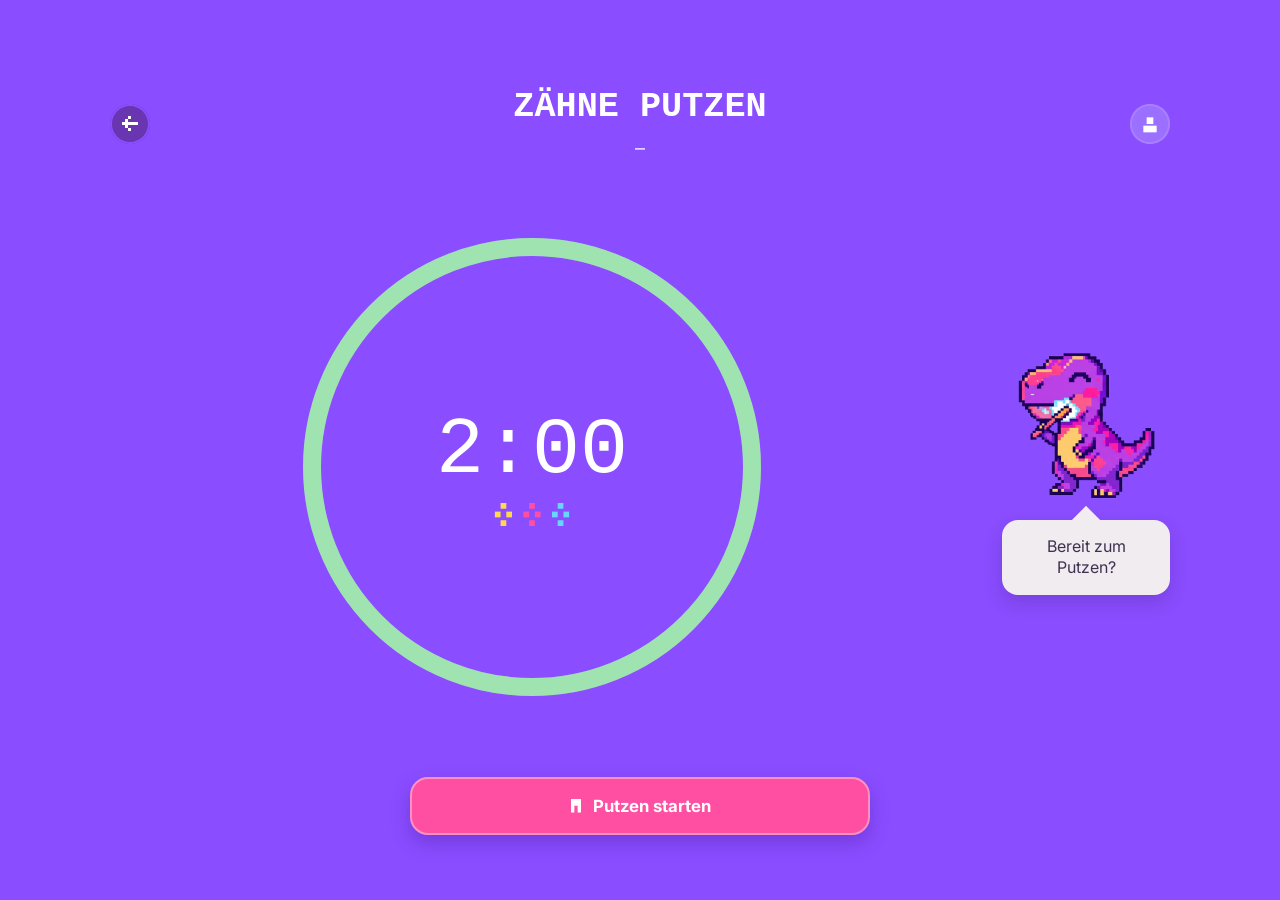
==== commit 5802930f: "Revert "test_sucess-button" This reverts commit fea26e552689dbde4b1674afa4c774428fdfe075." ====
--- a/index.html
+++ b/index.html
@@ -92,25 +92,6 @@
               <img src="img/zahn_white.svg" alt="" class="button-icon-image" />
               <span>Putzen starten</span>
             </button>
-
-            <!-- NUR ZUM TESTEN – danach entfernen -->
-            <button
-              onclick="
-                elapsed = 120;
-                finish();
-              "
-              style="
-                margin-top: 10px;
-                padding: 8px 16px;
-                background: red;
-                color: white;
-                border: none;
-                border-radius: 8px;
-                cursor: pointer;
-              "
-            >
-              🧪 Finish testen
-            </button>
           </div>
 
           <div style="display: none; justify-content: center" id="badge-row">
@@ -351,7 +332,7 @@
         await saveEvent("abgeschlossen");
         clearInterval(pollInterval);
         clearInterval(timerInterval);
-        window.location.href = "success.html?kid=" + activeKinderId;
+        window.location.href = "success.html";
       }
 
       function setBadge(type, label) {
--- a/css/style.css
+++ b/css/style.css
@@ -504,8 +504,8 @@
   gap: 14px;
 }
 
-.success-star {
-  width: 34px;
+.success-stars {
+  width: 110px;
   height: 34px;
   object-fit: contain;
 }
@@ -641,7 +641,9 @@
   min-height: 68px;
   border-radius: 28px;
   font-size: 1.2rem;
-  background-color: #6f35c9;
+  background-color: #A97EFF;
+  border: 2px solid #B88FFF;
+  box-shadow: 0 8px 18px rgba(169, 126, 255, 0.35);
 }
 
 /* Responsive */
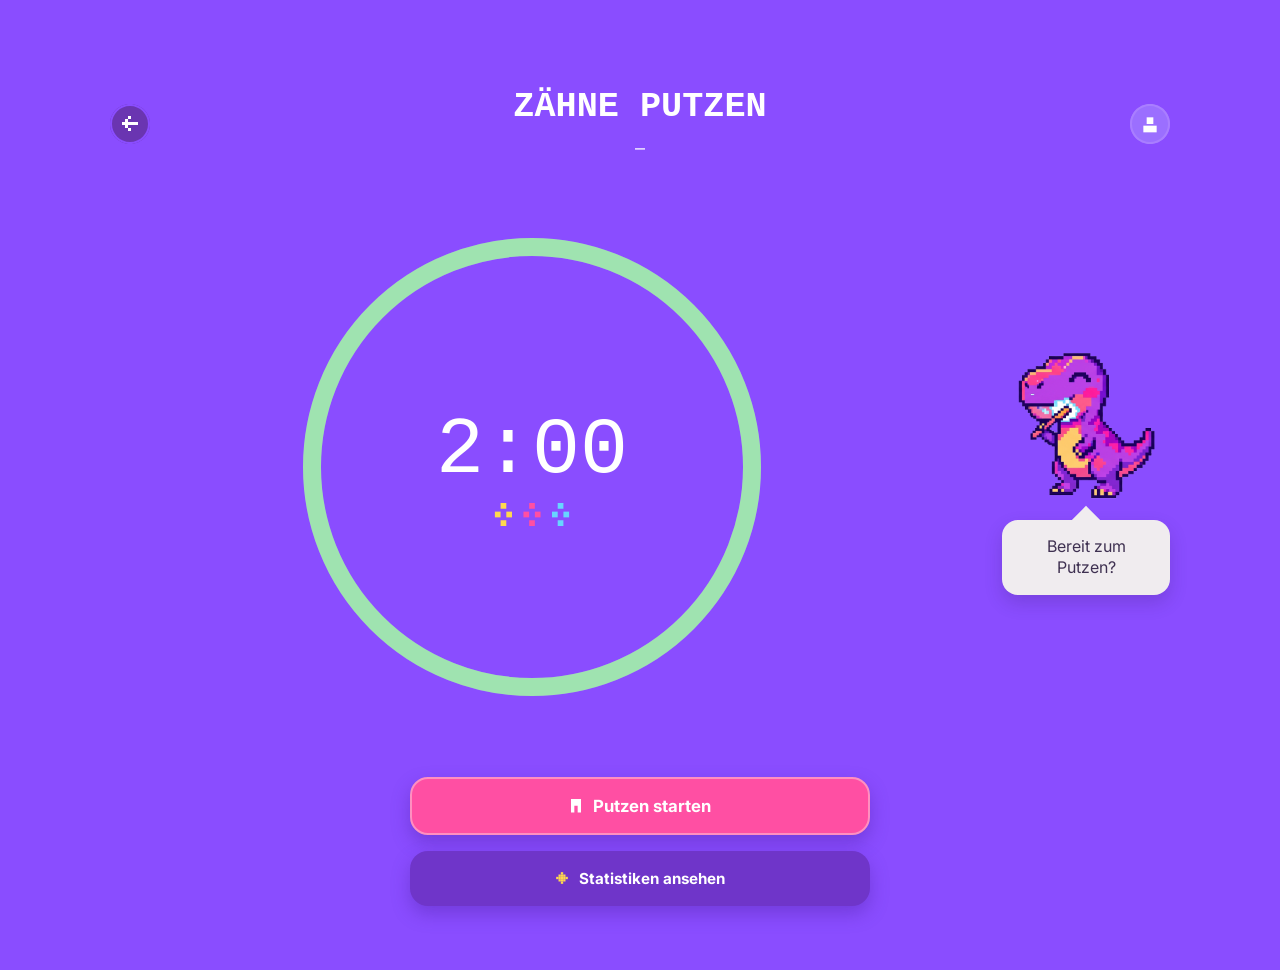
==== commit 2cde2e9c: "statistik button index.html hinzufügen + stats-overview.html stylen" ====
--- a/index.html
+++ b/index.html
@@ -94,6 +94,16 @@
             </button>
           </div>
 
+          <div class="button-wrapper">
+            <a
+              href="stats-overview.html"
+              class="intro-button intro-button-secondary"
+            >
+              <img src="img/dot_yellow.svg" alt="" class="button-icon-image" />
+              <span>Statistiken ansehen</span>
+            </a>
+          </div>
+
           <div style="display: none; justify-content: center" id="badge-row">
             <span class="sensor-badge waiting" id="sensor-badge">
               <span class="sensor-dot"></span>
--- a/css/style.css
+++ b/css/style.css
@@ -407,72 +407,75 @@
   position: fixed;
   inset: 0;
   z-index: 1000;
-  background: rgba(0, 0, 0, 0.5);
+  background: rgba(60, 20, 120, 0.55);
   align-items: center;
   justify-content: center;
+  padding: 24px;
 }
 
 .modal-box {
-  background:  #A97EFF;
-  border-radius: 16px;
-  padding: 28px 24px 24px;
+  background: #C4A8FF;
+  border-radius: 24px;
+  padding: 36px 28px 32px;
   max-width: 340px;
-  width: 90%;
+  width: 100%;
   position: relative;
-  box-shadow: 0 8px 32px rgba(0, 0, 0, 0.2);
+  box-shadow: 0 16px 48px var(--color-shadow);
 }
 
 .modal-close {
   position: absolute;
-  top: 14px;
-  right: 16px;
-  background: none;
-  border: none;
+  top: 16px;
+  right: 18px;
   font-size: 20px;
-  cursor: pointer;
-  color: #888;
-  line-height: 1;
-}
+  color: var(--color-text-soft);
+}
+.modal-close:hover { color: var(--color-text); }
 
 .modal-title {
-  margin: 0 0 12px;
-  font-size: 1.25rem;
+  margin: 0 0 16px;
+  font-size: 1.6rem;
+  font-weight: 700;
+  line-height: 1.2;
 }
 
 .modal-text {
-  margin: 0 0 24px;
-  color: #555;
-  font-size: 0.95rem;
-  line-height: 1.5;
+  margin: 0 0 32px;
+  color: var(--color-circle-dark);
+  font-size: 1rem;
+  line-height: 1.55;
 }
 
 .modal-buttons {
   display: flex;
   flex-direction: column;
-  gap: 10px;
+  gap: 12px;
 }
 
 .modal-btn-primary {
-  padding: 12px;
-  border-radius: 10px;
-  border: none;
-  background: #01696f;
-  color: white;
+  width: 100%;
+  padding: 18px 12px;
+  border-radius: var(--radius-large);
+  background: var(--color-timer-accent);
+  color: var(--color-bubble-text);
   font-size: 1rem;
   font-weight: 700;
   cursor: pointer;
 }
+.modal-btn-primary:active { transform: translateY(1px); }
 
 .modal-btn-secondary {
-  padding: 12px;
-  border-radius: 10px;
-  border: 2px solid #ccc;
+  width: 100%;
+  padding: 18px 12px;
+  border-radius: var(--radius-large);
+  border: 2px solid var(--color-card-border);
   background: transparent;
+  color: var(--color-text-soft);
   font-size: 1rem;
-  color: #666;
+  font-weight: 600;
   cursor: pointer;
 }
-
+.modal-btn-secondary:hover { color: var(--color-text); border-color: var(--color-text-soft); }
 /* ── Success Page ───────────────────────────────────────── */
 
 .success-page-wrapper {
@@ -508,6 +511,11 @@
   width: 110px;
   height: 34px;
   object-fit: contain;
+  animation-delay: 0s;
+}
+
+.success-image {
+  animation-delay: 0s;
 }
 
 /* Character */
@@ -644,6 +652,191 @@
   background-color: #A97EFF;
   border: 2px solid #B88FFF;
   box-shadow: 0 8px 18px rgba(169, 126, 255, 0.35);
+  color: #ffffff;
+}
+
+.success-btn-icon {
+  width: 22px;
+  height: 22px;
+  object-fit: contain;
+}
+
+@keyframes eddyBounce {
+  0%   { transform: translateY(0px); animation-timing-function: ease-in; }
+  45%  { transform: translateY(-28px); animation-timing-function: ease-out; }
+  55%  { transform: translateY(-28px); animation-timing-function: ease-in; }
+  100% { transform: translateY(0px); }
+}
+
+.success-image,
+.success-stars {
+  animation: eddyBounce 0.65s ease-in-out infinite;
+  transform-origin: bottom center;
+}
+
+
+
+/* ── Stats Page ── */
+
+.stats-page-wrapper {
+  padding-top: var(--page-padding-top);
+}
+
+.stats-wrapper {
+  row-gap: var(--space-md);
+}
+
+/* ── Tabs ── */
+.stats-tabs-wrapper {
+  display: grid;
+  grid-template-columns: 1fr 1fr;
+  gap: 6px;
+  background: var(--color-circle-dark);
+  border-radius: var(--radius-full);
+  padding: 4px;
+}
+
+.stats-tab {
+  padding: 10px;
+  border-radius: var(--radius-full);
+  font-size: var(--button-size);
+  font-weight: 700;
+  color: var(--color-text-soft);
+  background: transparent;
+  border: none;
+  cursor: pointer;
+  transition: background 0.2s ease, color 0.2s ease;
+}
+
+.stats-tab--active {
+  background: var(--color-button-fill);
+  color: var(--color-text);
+}
+
+.stats-tabs-wrapper--three {
+  grid-template-columns: 1fr 1fr 1fr;
+}
+
+/* ── Cards ── */
+.stats-card {
+  width: 100%;
+  background: var(--color-card);
+  border: 1px solid var(--color-card-border);
+  border-radius: var(--radius-xl);
+  padding: 22px 20px;
+  display: grid;
+  row-gap: var(--space-md);
+}
+
+.stats-card-title {
+  font-family: "Inter", sans-serif;
+  font-size: var(--card-title-size);
+  font-weight: 700;
+  color: var(--color-text);
+}
+
+/* ── Stats Overview Page ── */
+
+/* Score Card */
+.stats-card-title-row {
+  display: flex;
+  justify-content: space-between;
+  align-items: center;
+}
+.stats-card-title-row .stats-card-title {
+  margin-bottom: 0;
+}
+
+.stats-score-display {
+  display: flex;
+  flex-direction: column;
+  align-items: center;
+  gap: 8px;
+  padding: 12px 0 4px;
+}
+.stats-score-value {
+  font-family: "Cousine", monospace;
+  font-size: 5rem;
+  font-weight: 700;
+  color: var(--color-text);
+  line-height: 1;
+}
+.stats-score-sub {
+  font-size: 1rem;
+  font-weight: 600;
+  color: var(--color-text-soft);
+}
+
+/* Diese Woche */
+.stats-week-grid {
+  display: grid;
+  grid-template-columns: 1fr 1fr;
+  gap: 12px;
+}
+.stats-week-tile {
+  background: var(--color-circle-dark);
+  border-radius: var(--radius-large);
+  padding: 16px;
+  display: grid;
+  gap: 6px;
+}
+.stats-week-tile-icon {
+  width: 20px;
+  height: 20px;
+}
+.stats-week-tile-label {
+  font-size: 0.85rem;
+  font-weight: 600;
+  color: var(--color-text-soft);
+}
+.stats-week-tile .stats-metric-value {
+  font-size: 2rem;
+}
+
+/* Letzte Aktivität */
+.stats-activity-list {
+  list-style: none;
+  display: flex;
+  flex-direction: column;
+  gap: 10px;
+}
+.stats-activity-item {
+  display: flex;
+  align-items: center;
+  gap: 14px;
+  background: var(--color-circle-dark);
+  border-radius: var(--radius-large);
+  padding: 14px 16px;
+}
+.stats-activity-icon {
+  width: 22px;
+  height: 22px;
+  flex-shrink: 0;
+}
+.stats-activity-info {
+  flex: 1;
+}
+.stats-activity-date {
+  font-size: 0.9rem;
+  font-weight: 600;
+  color: var(--color-text);
+  display: block;
+}
+.stats-activity-duration {
+  font-size: 0.85rem;
+  color: var(--color-text-soft);
+  display: block;
+}
+.stats-activity-badge {
+  width: 20px;
+  height: 20px;
+  flex-shrink: 0;
+}
+.stats-activity-empty {
+  color: var(--color-text-soft);
+  font-size: 0.9rem;
+  text-align: center;
+  padding: 20px 0;
 }
 
 /* Responsive */
